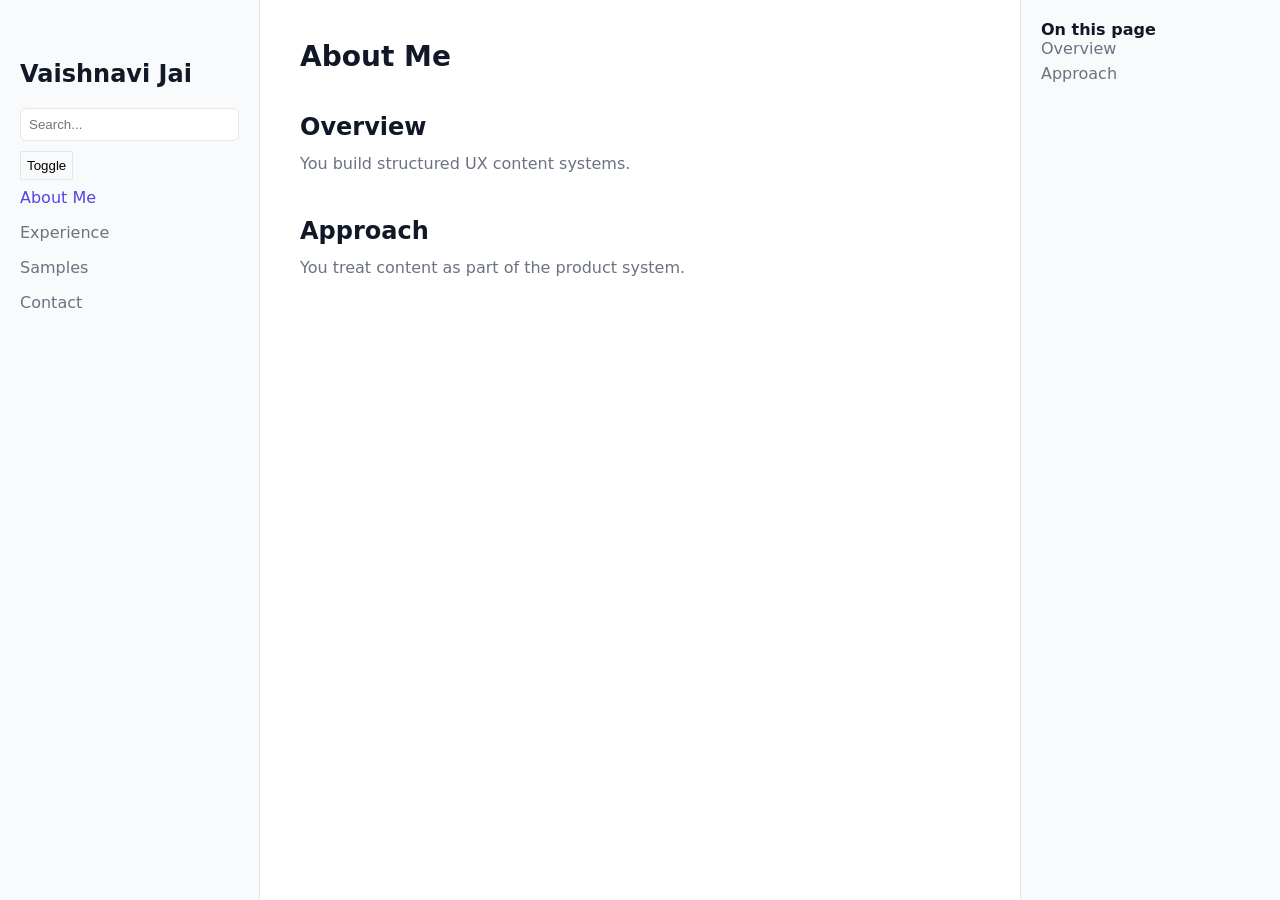
==== index.html @ 8cb95b65 "Update index.html" ====
<!DOCTYPE html>
<html lang="en">
<head>
  <meta charset="UTF-8" />
  <title>About Me</title>
  <link rel="stylesheet" href="styles.css">
</head>

<body>

<aside class="sidebar">
  <h2>Vaishnavi Jai</h2>

  <div class="search">
    <input placeholder="Search..." />
  </div>

  <button id="themeToggle" class="toggle">Toggle</button>

  <nav class="nav">
    <a href="/index.html">About Me</a>
    <a href="/experience.html">Experience</a>
    <a href="/samples.html">Samples</a>
    <a href="/contact.html">Contact</a>
  </nav>
</aside>

<main class="main">
  <h1>About Me</h1>

  <h2>Overview</h2>
  <p>You build structured UX content systems.</p>

  <h2>Approach</h2>
  <p>You treat content as part of the product system.</p>
</main>

<aside class="toc">
  <h4>On this page</h4>
  <div id="toc"></div>
</aside>

<!-- shared script -->
<script>
  const savedTheme = localStorage.getItem("theme");
  if (savedTheme) document.documentElement.setAttribute("data-theme", savedTheme);

  document.getElementById("themeToggle").onclick = () => {
    const current = document.documentElement.getAttribute("data-theme");
    const next = current === "dark" ? "light" : "dark";
    document.documentElement.setAttribute("data-theme", next);
    localStorage.setItem("theme", next);
  };

  document.querySelectorAll(".nav a").forEach(link => {
    if (link.href === window.location.href) link.classList.add("active");
  });

  const toc = document.getElementById("toc");
  document.querySelectorAll(".main h2").forEach(h => {
    const id = h.innerText.replace(/\s+/g, "-").toLowerCase();
    h.id = id;

    const a = document.createElement("a");
    a.href = "#" + id;
    a.textContent = h.innerText;

    toc.appendChild(a);
  });
</script>

</body>
</html>
---- styles.css ----
/* Satoshi font (fallback to system if it fails) */
@import url('https://api.fontshare.com/v2/css?f[]=satoshi@400,500,700&display=swap');

:root {
  --bg: #ffffff;
  --panel: #f9fafb;
  --text: #111827;
  --muted: #6b7280;
  --accent: #4f46e5;
  --border: #e5e7eb;
  --code-bg: #f3f4f6;
}

[data-theme="dark"] {
  --bg: #0f172a;
  --panel: #111827;
  --text: #e5e7eb;
  --muted: #9ca3af;
  --accent: #6366f1;
  --border: #1f2937;
  --code-bg: #020617;
}

* { margin: 0; padding: 0; box-sizing: border-box; }

body {
  display: grid;
  grid-template-columns: 260px 1fr 260px;
  font-family: 'Satoshi', -apple-system, system-ui, sans-serif;
  background: var(--bg);
  color: var(--text);
}

/* Sidebar */
.sidebar {
  position: sticky;
  top: 0;
  height: 100vh;
  padding: 20px;
  border-right: 1px solid var(--border);
  background: var(--panel);
}

.sidebar h2 {
  margin-bottom: 20px;
}

.nav a {
  display: block;
  color: var(--muted);
  text-decoration: none;
  padding: 8px 0;
}

/* ACTIVE NAV */
.nav a.active {
  color: var(--accent);
  font-weight: 500;
}

.nav a:hover {
  color: var(--text);
}

/* Main */
.main {
  padding: 40px;
  max-width: 800px;
}

h1 { font-size: 28px; margin-bottom: 10px; }
h2 { margin-top: 40px; margin-bottom: 10px; }

p {
  color: var(--muted);
  line-height: 1.6;
  margin-bottom: 15px;
}

/* TOC */
.toc {
  position: sticky;
  top: 0;
  height: 100vh;
  padding: 20px;
  border-left: 1px solid var(--border);
  background: var(--panel);
}

.toc a {
  display: block;
  color: var(--muted);
  margin-bottom: 6px;
  text-decoration: none;
}

.toc a:hover {
  color: var(--text);
}

/* Search */
.search input {
  width: 100%;
  padding: 8px;
  border: 1px solid var(--border);
  background: var(--bg);
  color: var(--text);
  border-radius: 6px;
}

/* Toggle */
.toggle {
  margin-top: 10px;
  padding: 6px;
  border: 1px solid var(--border);
  background: transparent;
  cursor: pointer;
}

/* Code */
pre {
  background: var(--code-bg);
  padding: 15px;
  border-radius: 8px;
}
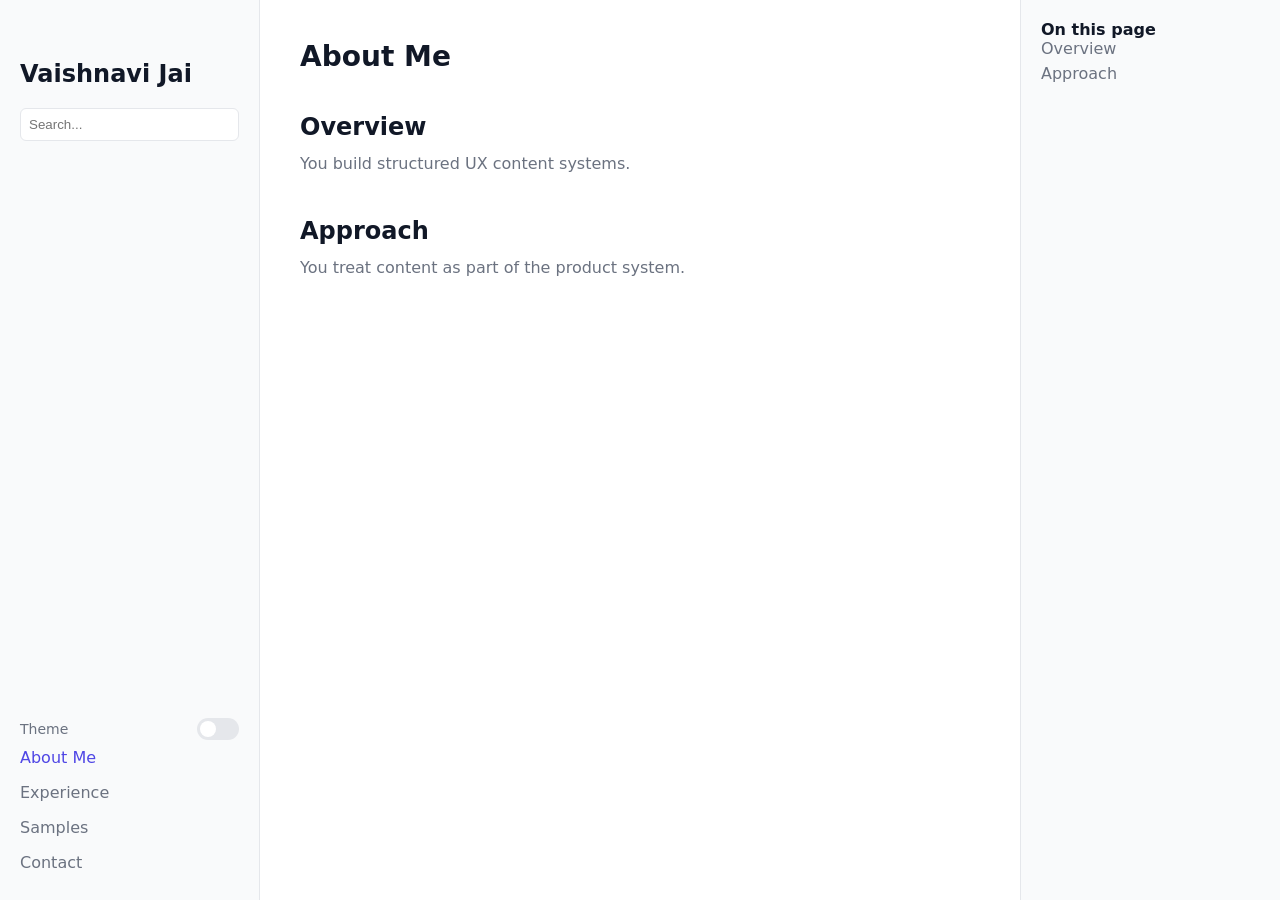
==== commit eba42614: "Update index.html" ====
--- a/index.html
+++ b/index.html
@@ -15,7 +15,15 @@
     <input placeholder="Search..." />
   </div>
 
-  <button id="themeToggle" class="toggle">Toggle</button>
+  <div class="sidebar-bottom">
+  <div class="theme-switch">
+    <span>Theme</span>
+    <label class="switch">
+      <input type="checkbox" id="themeToggle">
+      <span class="slider"></span>
+    </label>
+  </div>
+</div>
 
   <nav class="nav">
     <a href="/index.html">About Me</a>
--- a/styles.css
+++ b/styles.css
@@ -123,3 +123,65 @@
   padding: 15px;
   border-radius: 8px;
 }
+
+/* Ensure sidebar layout supports bottom alignment */
+.sidebar {
+  display: flex;
+  flex-direction: column;
+}
+
+/* Push toggle to bottom */
+.sidebar-bottom {
+  margin-top: auto;
+}
+
+/* Toggle switch */
+.theme-switch {
+  display: flex;
+  align-items: center;
+  justify-content: space-between;
+  font-size: 14px;
+  color: var(--muted);
+}
+
+.switch {
+  position: relative;
+  width: 42px;
+  height: 22px;
+}
+
+.switch input {
+  opacity: 0;
+  width: 0;
+  height: 0;
+}
+
+.slider {
+  position: absolute;
+  cursor: pointer;
+  inset: 0;
+  background-color: var(--border);
+  border-radius: 999px;
+  transition: 0.3s;
+}
+
+.slider::before {
+  content: "";
+  position: absolute;
+  height: 16px;
+  width: 16px;
+  left: 3px;
+  top: 3px;
+  background-color: white;
+  border-radius: 50%;
+  transition: 0.3s;
+}
+
+/* Active (dark mode) */
+input:checked + .slider {
+  background-color: var(--accent);
+}
+
+input:checked + .slider::before {
+  transform: translateX(20px);
+}
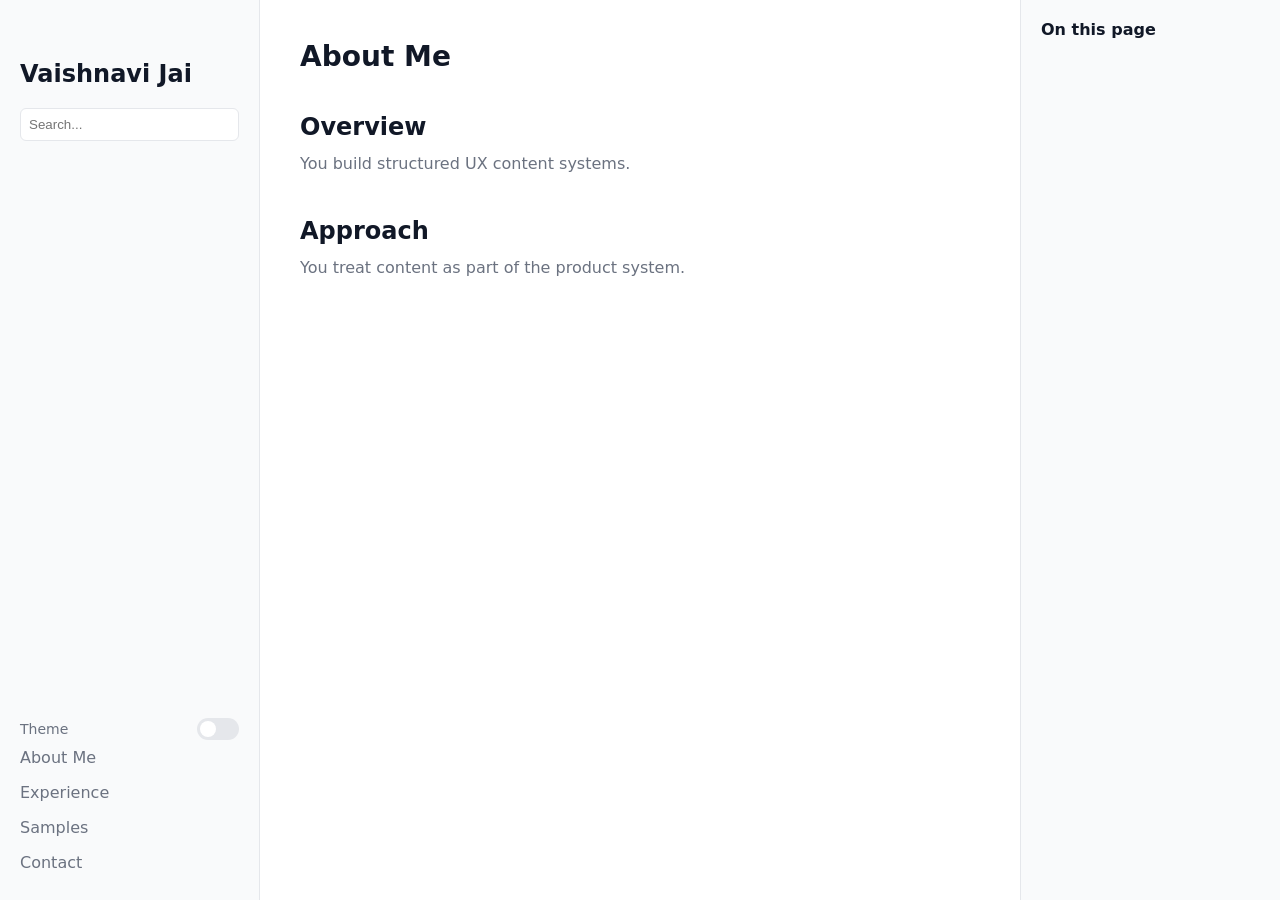
==== commit 21cba481: "Update index.html" ====
--- a/index.html
+++ b/index.html
@@ -50,30 +50,24 @@
 
 <!-- shared script -->
 <script>
+  const toggle = document.getElementById("themeToggle");
+
+  // Load saved theme
   const savedTheme = localStorage.getItem("theme");
-  if (savedTheme) document.documentElement.setAttribute("data-theme", savedTheme);
 
-  document.getElementById("themeToggle").onclick = () => {
-    const current = document.documentElement.getAttribute("data-theme");
-    const next = current === "dark" ? "light" : "dark";
-    document.documentElement.setAttribute("data-theme", next);
-    localStorage.setItem("theme", next);
-  };
+  if (savedTheme === "dark") {
+    document.documentElement.setAttribute("data-theme", "dark");
+    toggle.checked = true;
+  }
 
-  document.querySelectorAll(".nav a").forEach(link => {
-    if (link.href === window.location.href) link.classList.add("active");
-  });
-
-  const toc = document.getElementById("toc");
-  document.querySelectorAll(".main h2").forEach(h => {
-    const id = h.innerText.replace(/\s+/g, "-").toLowerCase();
-    h.id = id;
-
-    const a = document.createElement("a");
-    a.href = "#" + id;
-    a.textContent = h.innerText;
-
-    toc.appendChild(a);
+  toggle.addEventListener("change", () => {
+    if (toggle.checked) {
+      document.documentElement.setAttribute("data-theme", "dark");
+      localStorage.setItem("theme", "dark");
+    } else {
+      document.documentElement.setAttribute("data-theme", "light");
+      localStorage.setItem("theme", "light");
+    }
   });
 </script>
 
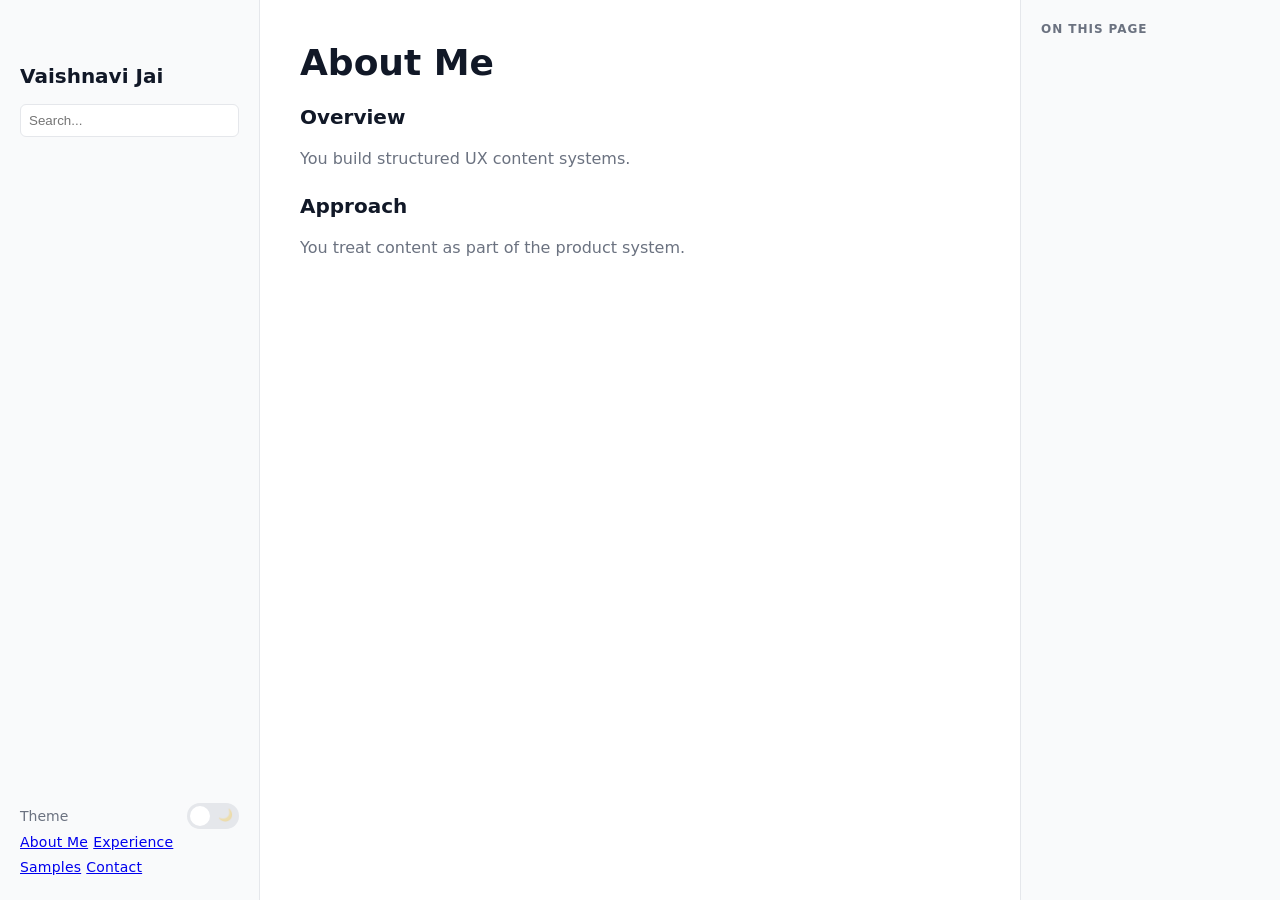
==== commit 9c1a8f5d: "Update index.html" ====
--- a/index.html
+++ b/index.html
@@ -15,12 +15,17 @@
     <input placeholder="Search..." />
   </div>
 
-  <div class="sidebar-bottom">
+<div class="sidebar-bottom">
   <div class="theme-switch">
     <span>Theme</span>
+
     <label class="switch">
       <input type="checkbox" id="themeToggle">
-      <span class="slider"></span>
+
+      <span class="slider">
+        <span class="icon sun">☀️</span>
+        <span class="icon moon">🌙</span>
+      </span>
     </label>
   </div>
 </div>
--- a/styles.css
+++ b/styles.css
@@ -9,6 +9,17 @@
   --accent: #4f46e5;
   --border: #e5e7eb;
   --code-bg: #f3f4f6;
+  
+  /* Typography scale */
+  --fs-xs: 12px;
+  --fs-sm: 14px;
+  --fs-md: 16px;
+  --fs-lg: 20px;
+  --fs-xl: 28px;
+  --fs-2xl: 36px;
+  --lh-tight: 1.25;
+  --lh-normal: 1.6;
+  --lh-loose: 1.8;
 }
 
 [data-theme="dark"] {
@@ -27,11 +38,28 @@
   display: grid;
   grid-template-columns: 260px 1fr 260px;
   font-family: 'Satoshi', -apple-system, system-ui, sans-serif;
+  font-size: var(--fs-md);
+  line-height: var(--lh-normal);
   background: var(--bg);
   color: var(--text);
 }
 
-/* Sidebar */
+.nav a {
+  font-size: var(--fs-sm);
+  line-height: 1.5;
+  letter-spacing: 0.2px;
+}
+
+/* ACTIVE NAV */
+.nav a.active {
+  color: var(--accent);
+  font-weight: 500;
+}
+
+.nav a:hover {
+  color: var(--text);
+}
+
 .sidebar {
   position: sticky;
   top: 0;
@@ -39,27 +67,13 @@
   padding: 20px;
   border-right: 1px solid var(--border);
   background: var(--panel);
-}
-
-.sidebar h2 {
-  margin-bottom: 20px;
-}
-
-.nav a {
-  display: block;
-  color: var(--muted);
-  text-decoration: none;
-  padding: 8px 0;
-}
-
-/* ACTIVE NAV */
-.nav a.active {
-  color: var(--accent);
-  font-weight: 500;
-}
-
-.nav a:hover {
-  color: var(--text);
+
+  display: flex;
+  flex-direction: column;
+}
+
+.sidebar-bottom {
+  margin-top: auto;
 }
 
 /* Main */
@@ -68,13 +82,36 @@
   max-width: 800px;
 }
 
-h1 { font-size: 28px; margin-bottom: 10px; }
-h2 { margin-top: 40px; margin-bottom: 10px; }
+.main > * + * {
+  margin-top: 8px;
+}
+
+h1 {
+  font-size: var(--fs-2xl);
+  font-weight: 600;
+  line-height: var(--lh-tight);
+  margin-bottom: 16px;
+}
+
+h2 {
+  font-size: var(--fs-lg);
+  font-weight: 600;
+  margin-top: 40px;
+  margin-bottom: 12px;
+}
+
+h3 {
+  font-size: var(--fs-md);
+  font-weight: 500;
+  margin-top: 24px;
+}
 
 p {
   color: var(--muted);
-  line-height: 1.6;
-  margin-bottom: 15px;
+  font-size: var(--fs-md);
+  line-height: var(--lh-loose);
+  margin-bottom: 16px;
+  max-width: 65ch;
 }
 
 /* TOC */
@@ -85,6 +122,15 @@
   padding: 20px;
   border-left: 1px solid var(--border);
   background: var(--panel);
+  font-size: var(--fs-sm);
+}
+
+.toc h4 {
+  font-size: var(--fs-xs);
+  text-transform: uppercase;
+  letter-spacing: 0.08em;
+  margin-bottom: 10px;
+  color: var(--muted);
 }
 
 .toc a {
@@ -108,15 +154,6 @@
   border-radius: 6px;
 }
 
-/* Toggle */
-.toggle {
-  margin-top: 10px;
-  padding: 6px;
-  border: 1px solid var(--border);
-  background: transparent;
-  cursor: pointer;
-}
-
 /* Code */
 pre {
   background: var(--code-bg);
@@ -124,18 +161,7 @@
   border-radius: 8px;
 }
 
-/* Ensure sidebar layout supports bottom alignment */
-.sidebar {
-  display: flex;
-  flex-direction: column;
-}
-
-/* Push toggle to bottom */
-.sidebar-bottom {
-  margin-top: auto;
-}
-
-/* Toggle switch */
+/* Container */
 .theme-switch {
   display: flex;
   align-items: center;
@@ -144,10 +170,11 @@
   color: var(--muted);
 }
 
+/* Switch base */
 .switch {
   position: relative;
-  width: 42px;
-  height: 22px;
+  width: 52px;
+  height: 26px;
 }
 
 .switch input {
@@ -156,32 +183,62 @@
   height: 0;
 }
 
+/* Track */
 .slider {
   position: absolute;
-  cursor: pointer;
   inset: 0;
   background-color: var(--border);
   border-radius: 999px;
   transition: 0.3s;
-}
-
+  display: flex;
+  align-items: center;
+  justify-content: space-between;
+  padding: 0 6px;
+  font-size: 12px;
+}
+
+/* Icons */
+.slider .icon {
+  pointer-events: none;
+  opacity: 0.6;
+}
+
+/* Knob */
 .slider::before {
   content: "";
   position: absolute;
-  height: 16px;
-  width: 16px;
+  height: 20px;
+  width: 20px;
   left: 3px;
   top: 3px;
-  background-color: white;
+  background-color: var(--bg);
   border-radius: 50%;
   transition: 0.3s;
+  z-index: 2;
 }
 
 /* Active (dark mode) */
-input:checked + .slider {
+.switch input:checked + .slider {
   background-color: var(--accent);
 }
 
-input:checked + .slider::before {
-  transform: translateX(20px);
-}
+.switch input:checked + .slider::before {
+  transform: translateX(26px);
+}
+
+/* Icon states */
+.slider .sun {
+  opacity: 1;
+}
+
+.slider .moon {
+  opacity: 0.3;
+}
+
+.switch input:checked + .slider .sun {
+  opacity: 0.3;
+}
+
+.switch input:checked + .slider .moon {
+  opacity: 1;
+}
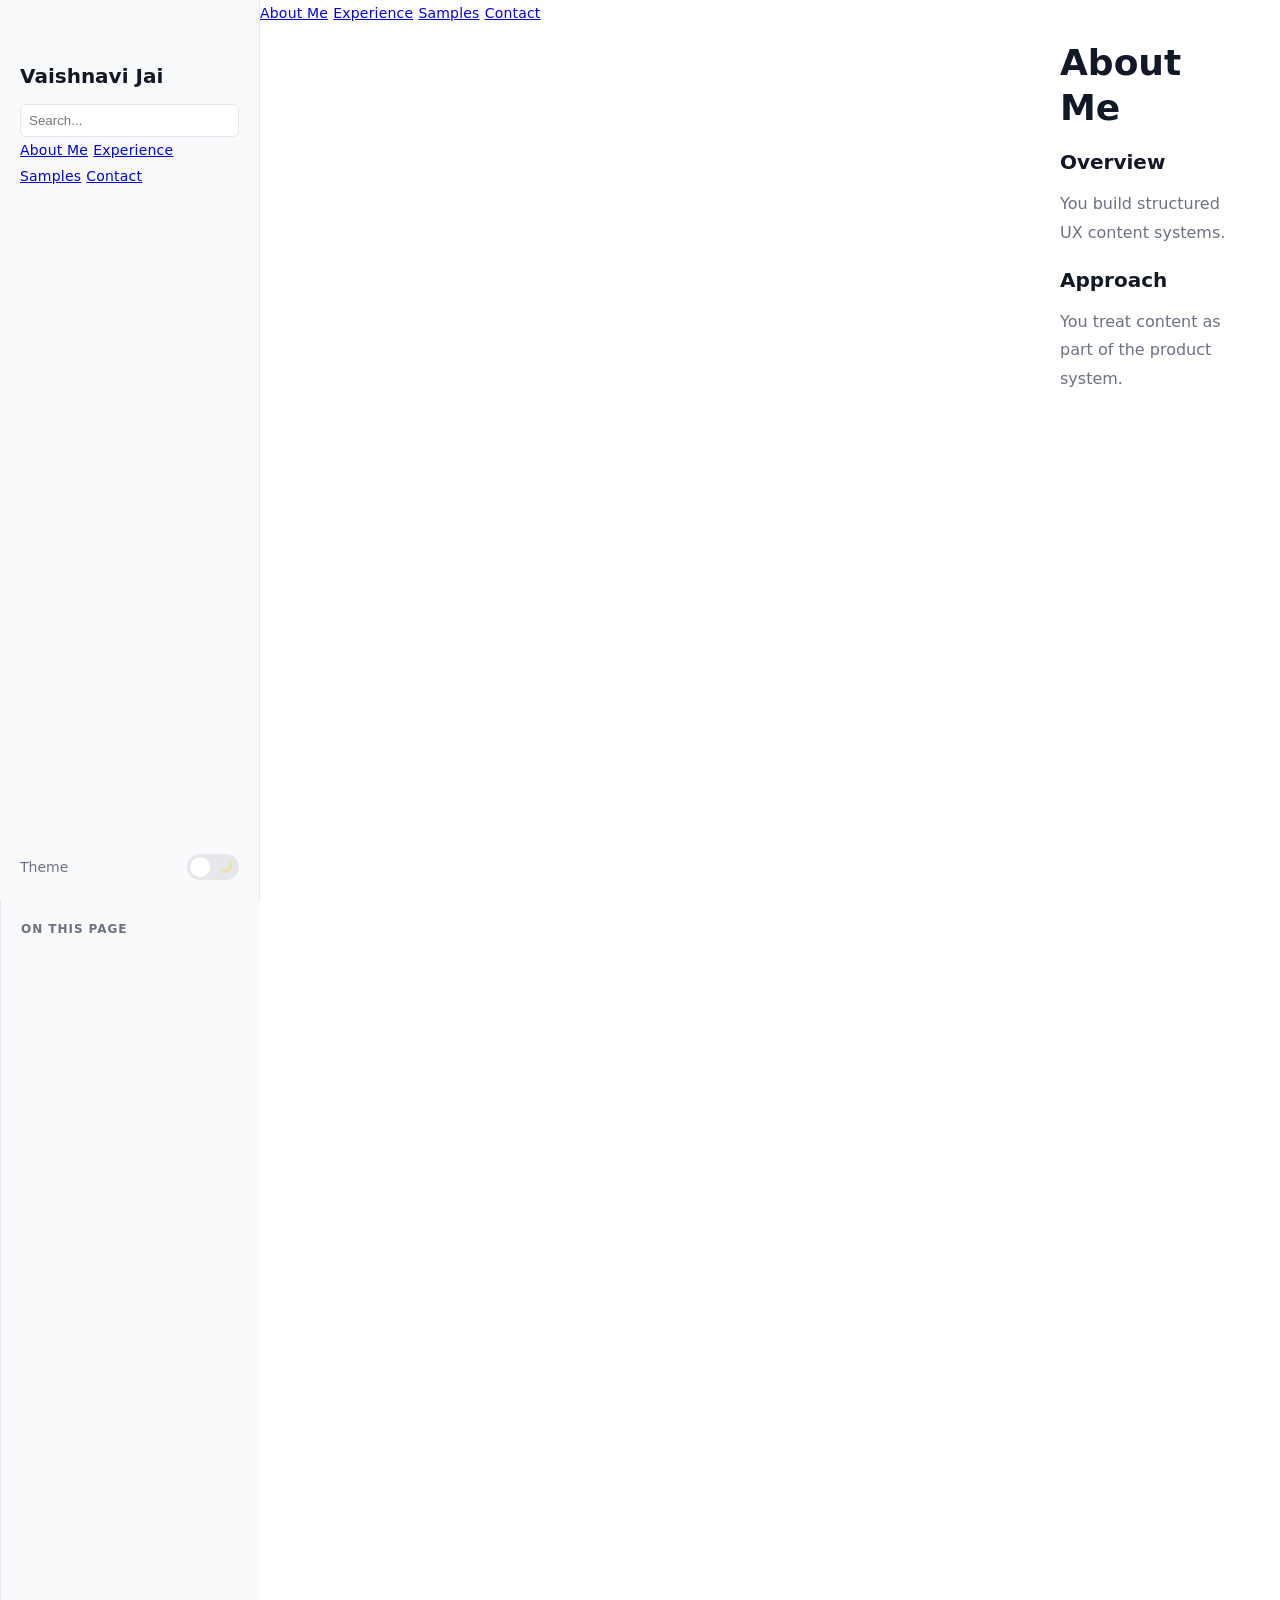
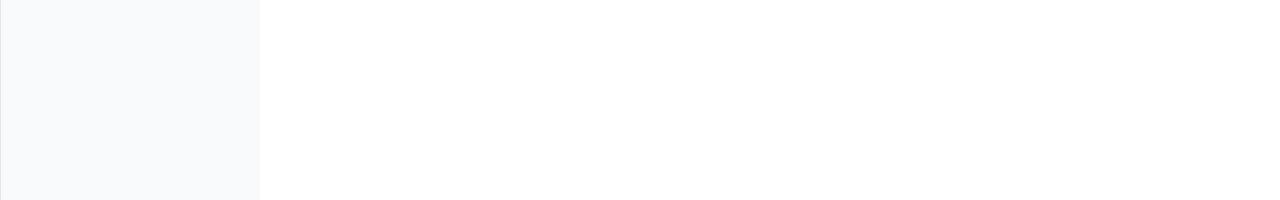
==== commit 0a9be293: "Update index.html" ====
--- a/index.html
+++ b/index.html
@@ -9,26 +9,38 @@
 <body>
 
 <aside class="sidebar">
-  <h2>Vaishnavi Jai</h2>
 
-  <div class="search">
-    <input placeholder="Search..." />
+  <!-- TOP SECTION -->
+  <div class="sidebar-top">
+    <h2>Vaishnavi Jai</h2>
+
+    <div class="search">
+      <input placeholder="Search..." />
+    </div>
+
+    <nav class="nav">
+      <a href="/index.html">About Me</a>
+      <a href="/experience.html">Experience</a>
+      <a href="/samples.html">Samples</a>
+      <a href="/contact.html">Contact</a>
+    </nav>
   </div>
 
-<div class="sidebar-bottom">
-  <div class="theme-switch">
-    <span>Theme</span>
+  <!-- BOTTOM SECTION -->
+  <div class="sidebar-bottom">
+    <div class="theme-switch">
+      <span>Theme</span>
+      <label class="switch">
+        <input type="checkbox" id="themeToggle">
+        <span class="slider">
+          <span class="icon sun">☀️</span>
+          <span class="icon moon">🌙</span>
+        </span>
+      </label>
+    </div>
+  </div>
 
-    <label class="switch">
-      <input type="checkbox" id="themeToggle">
-
-      <span class="slider">
-        <span class="icon sun">☀️</span>
-        <span class="icon moon">🌙</span>
-      </span>
-    </label>
-  </div>
-</div>
+</aside>
 
   <nav class="nav">
     <a href="/index.html">About Me</a>
@@ -57,7 +69,6 @@
 <script>
   const toggle = document.getElementById("themeToggle");
 
-  // Load saved theme
   const savedTheme = localStorage.getItem("theme");
 
   if (savedTheme === "dark") {
@@ -75,6 +86,5 @@
     }
   });
 </script>
-
 </body>
 </html>
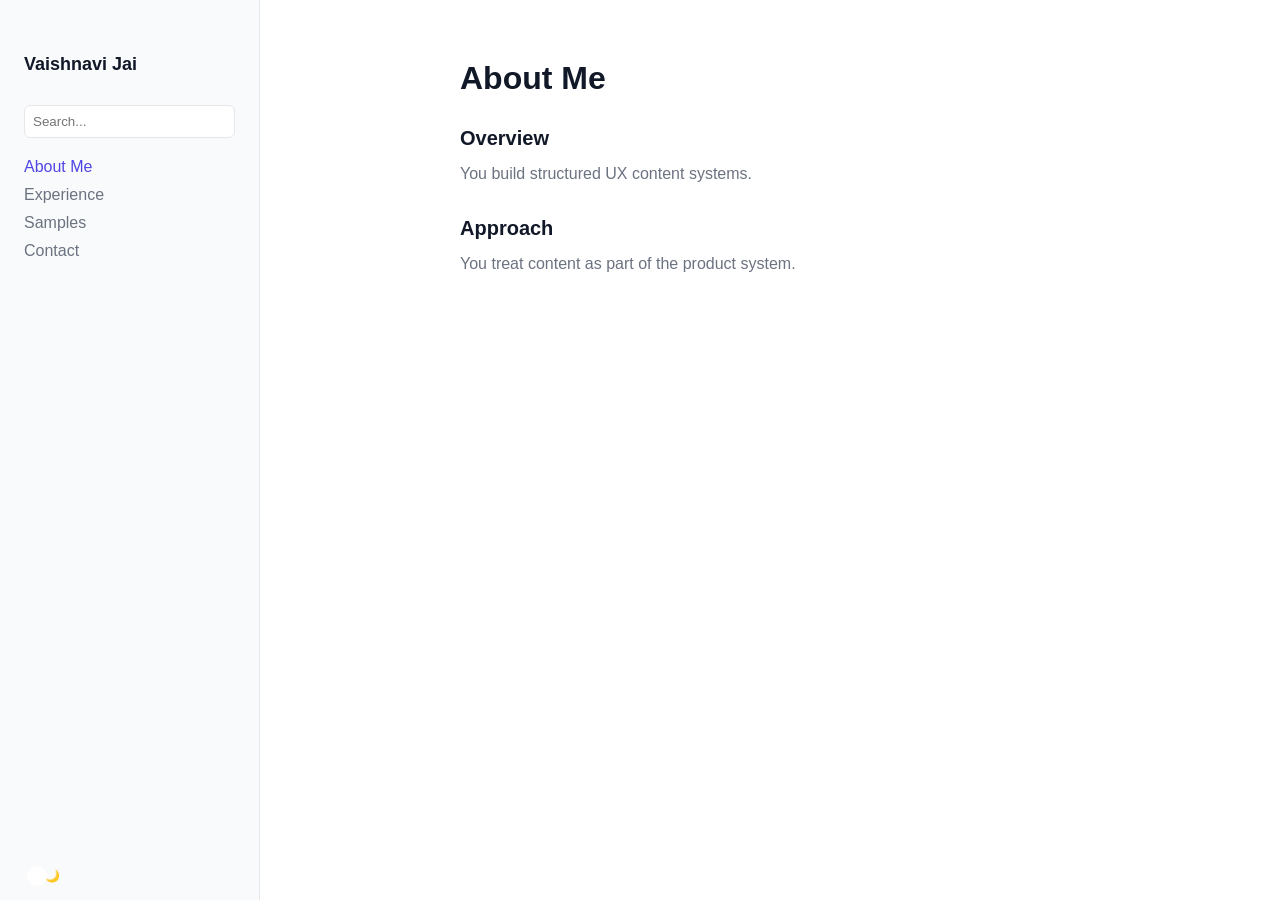
==== commit e4620c5f: "Update index.html" ====
--- a/index.html
+++ b/index.html
@@ -1,7 +1,7 @@
 <!DOCTYPE html>
 <html lang="en">
 <head>
-  <meta charset="UTF-8" />
+  <meta charset="UTF-8">
   <title>About Me</title>
   <link rel="stylesheet" href="styles.css">
 </head>
@@ -9,8 +9,6 @@
 <body>
 
 <aside class="sidebar">
-
-  <!-- TOP SECTION -->
   <div class="sidebar-top">
     <h2>Vaishnavi Jai</h2>
 
@@ -19,72 +17,51 @@
     </div>
 
     <nav class="nav">
-      <a href="/index.html">About Me</a>
+      <a href="/index.html" class="active">About Me</a>
       <a href="/experience.html">Experience</a>
       <a href="/samples.html">Samples</a>
       <a href="/contact.html">Contact</a>
     </nav>
   </div>
 
-  <!-- BOTTOM SECTION -->
   <div class="sidebar-bottom">
-    <div class="theme-switch">
-      <span>Theme</span>
-      <label class="switch">
-        <input type="checkbox" id="themeToggle">
-        <span class="slider">
-          <span class="icon sun">☀️</span>
-          <span class="icon moon">🌙</span>
-        </span>
-      </label>
-    </div>
+    <label class="switch">
+      <input type="checkbox" id="toggle">
+      <span class="slider">
+        <span>☀️</span>
+        <span>🌙</span>
+      </span>
+    </label>
   </div>
-
 </aside>
 
-  <nav class="nav">
-    <a href="/index.html">About Me</a>
-    <a href="/experience.html">Experience</a>
-    <a href="/samples.html">Samples</a>
-    <a href="/contact.html">Contact</a>
-  </nav>
-</aside>
+<div class="main-wrapper">
+  <main class="main">
+    <h1>About Me</h1>
 
-<main class="main">
-  <h1>About Me</h1>
+    <h2>Overview</h2>
+    <p>You build structured UX content systems.</p>
 
-  <h2>Overview</h2>
-  <p>You build structured UX content systems.</p>
+    <h2>Approach</h2>
+    <p>You treat content as part of the product system.</p>
+  </main>
+</div>
 
-  <h2>Approach</h2>
-  <p>You treat content as part of the product system.</p>
-</main>
+<script>
+const toggle = document.getElementById("toggle");
 
-<aside class="toc">
-  <h4>On this page</h4>
-  <div id="toc"></div>
-</aside>
+const saved = localStorage.getItem("theme");
+if (saved === "dark") {
+  document.documentElement.setAttribute("data-theme", "dark");
+  toggle.checked = true;
+}
 
-<!-- shared script -->
-<script>
-  const toggle = document.getElementById("themeToggle");
+toggle.addEventListener("change", () => {
+  const theme = toggle.checked ? "dark" : "light";
+  document.documentElement.setAttribute("data-theme", theme);
+  localStorage.setItem("theme", theme);
+});
+</script>
 
-  const savedTheme = localStorage.getItem("theme");
-
-  if (savedTheme === "dark") {
-    document.documentElement.setAttribute("data-theme", "dark");
-    toggle.checked = true;
-  }
-
-  toggle.addEventListener("change", () => {
-    if (toggle.checked) {
-      document.documentElement.setAttribute("data-theme", "dark");
-      localStorage.setItem("theme", "dark");
-    } else {
-      document.documentElement.setAttribute("data-theme", "light");
-      localStorage.setItem("theme", "light");
-    }
-  });
-</script>
 </body>
 </html>
--- a/styles.css
+++ b/styles.css
@@ -1,4 +1,3 @@
-/* Satoshi font (fallback to system if it fails) */
 @import url('https://api.fontshare.com/v2/css?f[]=satoshi@400,500,700&display=swap');
 
 :root {
@@ -8,18 +7,6 @@
   --muted: #6b7280;
   --accent: #4f46e5;
   --border: #e5e7eb;
-  --code-bg: #f3f4f6;
-  
-  /* Typography scale */
-  --fs-xs: 12px;
-  --fs-sm: 14px;
-  --fs-md: 16px;
-  --fs-lg: 20px;
-  --fs-xl: 28px;
-  --fs-2xl: 36px;
-  --lh-tight: 1.25;
-  --lh-normal: 1.6;
-  --lh-loose: 1.8;
 }
 
 [data-theme="dark"] {
@@ -29,28 +16,62 @@
   --muted: #9ca3af;
   --accent: #6366f1;
   --border: #1f2937;
-  --code-bg: #020617;
 }
 
-* { margin: 0; padding: 0; box-sizing: border-box; }
+* {
+  margin: 0;
+  padding: 0;
+  box-sizing: border-box;
+}
 
 body {
-  display: grid;
-  grid-template-columns: 260px 1fr 260px;
-  font-family: 'Satoshi', -apple-system, system-ui, sans-serif;
-  font-size: var(--fs-md);
-  line-height: var(--lh-normal);
+  display: flex;
+  font-family: 'Satoshi', sans-serif;
   background: var(--bg);
   color: var(--text);
 }
 
-.nav a {
-  font-size: var(--fs-sm);
-  line-height: 1.5;
-  letter-spacing: 0.2px;
+/* SIDEBAR */
+.sidebar {
+  width: 260px;
+  height: 100vh;
+  padding: 24px;
+  border-right: 1px solid var(--border);
+  background: var(--panel);
+  display: flex;
+  flex-direction: column;
 }
 
-/* ACTIVE NAV */
+.sidebar-top {
+  display: flex;
+  flex-direction: column;
+  gap: 20px;
+}
+
+.sidebar h2 {
+  font-size: 18px;
+}
+
+.search input {
+  width: 100%;
+  padding: 8px;
+  border: 1px solid var(--border);
+  border-radius: 6px;
+}
+
+/* NAV FIX */
+.nav {
+  display: flex;
+  flex-direction: column;
+  gap: 10px;
+}
+
+.nav a {
+  font-size: 16px;
+  text-decoration: none;
+  color: var(--muted);
+}
+
 .nav a.active {
   color: var(--accent);
   font-weight: 500;
@@ -60,185 +81,76 @@
   color: var(--text);
 }
 
-.sidebar {
-  position: sticky;
-  top: 0;
-  height: 100vh;
-  padding: 20px;
-  border-right: 1px solid var(--border);
-  background: var(--panel);
-
+/* MAIN CONTENT (CENTER FIX) */
+.main-wrapper {
+  flex: 1;
   display: flex;
-  flex-direction: column;
+  justify-content: center;
 }
 
+.main {
+  max-width: 700px;
+  padding: 60px 40px;
+  width: 100%;
+}
+
+h1 {
+  font-size: 32px;
+  margin-bottom: 20px;
+}
+
+h2 {
+  font-size: 20px;
+  margin-top: 30px;
+  margin-bottom: 10px;
+}
+
+p {
+  color: var(--muted);
+  line-height: 1.7;
+}
+
+/* TOGGLE */
 .sidebar-bottom {
   margin-top: auto;
 }
 
-/* Main */
-.main {
-  padding: 40px;
-  max-width: 800px;
-}
-
-.main > * + * {
-  margin-top: 8px;
-}
-
-h1 {
-  font-size: var(--fs-2xl);
-  font-weight: 600;
-  line-height: var(--lh-tight);
-  margin-bottom: 16px;
-}
-
-h2 {
-  font-size: var(--fs-lg);
-  font-weight: 600;
-  margin-top: 40px;
-  margin-bottom: 12px;
-}
-
-h3 {
-  font-size: var(--fs-md);
-  font-weight: 500;
-  margin-top: 24px;
-}
-
-p {
-  color: var(--muted);
-  font-size: var(--fs-md);
-  line-height: var(--lh-loose);
-  margin-bottom: 16px;
-  max-width: 65ch;
-}
-
-/* TOC */
-.toc {
-  position: sticky;
-  top: 0;
-  height: 100vh;
-  padding: 20px;
-  border-left: 1px solid var(--border);
-  background: var(--panel);
-  font-size: var(--fs-sm);
-}
-
-.toc h4 {
-  font-size: var(--fs-xs);
-  text-transform: uppercase;
-  letter-spacing: 0.08em;
-  margin-bottom: 10px;
-  color: var(--muted);
-}
-
-.toc a {
-  display: block;
-  color: var(--muted);
-  margin-bottom: 6px;
-  text-decoration: none;
-}
-
-.toc a:hover {
-  color: var(--text);
-}
-
-/* Search */
-.search input {
-  width: 100%;
-  padding: 8px;
-  border: 1px solid var(--border);
-  background: var(--bg);
-  color: var(--text);
-  border-radius: 6px;
-}
-
-/* Code */
-pre {
-  background: var(--code-bg);
-  padding: 15px;
-  border-radius: 8px;
-}
-
-/* Container */
-.theme-switch {
-  display: flex;
-  align-items: center;
-  justify-content: space-between;
-  font-size: 14px;
-  color: var(--muted);
-}
-
-/* Switch base */
 .switch {
   position: relative;
-  width: 52px;
+  width: 50px;
   height: 26px;
 }
 
 .switch input {
-  opacity: 0;
-  width: 0;
-  height: 0;
+  display: none;
 }
 
-/* Track */
 .slider {
   position: absolute;
   inset: 0;
-  background-color: var(--border);
+  background: var(--border);
   border-radius: 999px;
-  transition: 0.3s;
   display: flex;
   align-items: center;
   justify-content: space-between;
   padding: 0 6px;
-  font-size: 12px;
 }
 
-/* Icons */
-.slider .icon {
-  pointer-events: none;
-  opacity: 0.6;
-}
-
-/* Knob */
 .slider::before {
   content: "";
   position: absolute;
+  width: 20px;
   height: 20px;
-  width: 20px;
+  background: white;
+  border-radius: 50%;
   left: 3px;
-  top: 3px;
-  background-color: var(--bg);
-  border-radius: 50%;
   transition: 0.3s;
-  z-index: 2;
 }
 
-/* Active (dark mode) */
-.switch input:checked + .slider {
-  background-color: var(--accent);
+input:checked + .slider::before {
+  transform: translateX(24px);
 }
 
-.switch input:checked + .slider::before {
-  transform: translateX(26px);
+.slider span {
+  font-size: 12px;
 }
-
-/* Icon states */
-.slider .sun {
-  opacity: 1;
-}
-
-.slider .moon {
-  opacity: 0.3;
-}
-
-.switch input:checked + .slider .sun {
-  opacity: 0.3;
-}
-
-.switch input:checked + .slider .moon {
-  opacity: 1;
-}
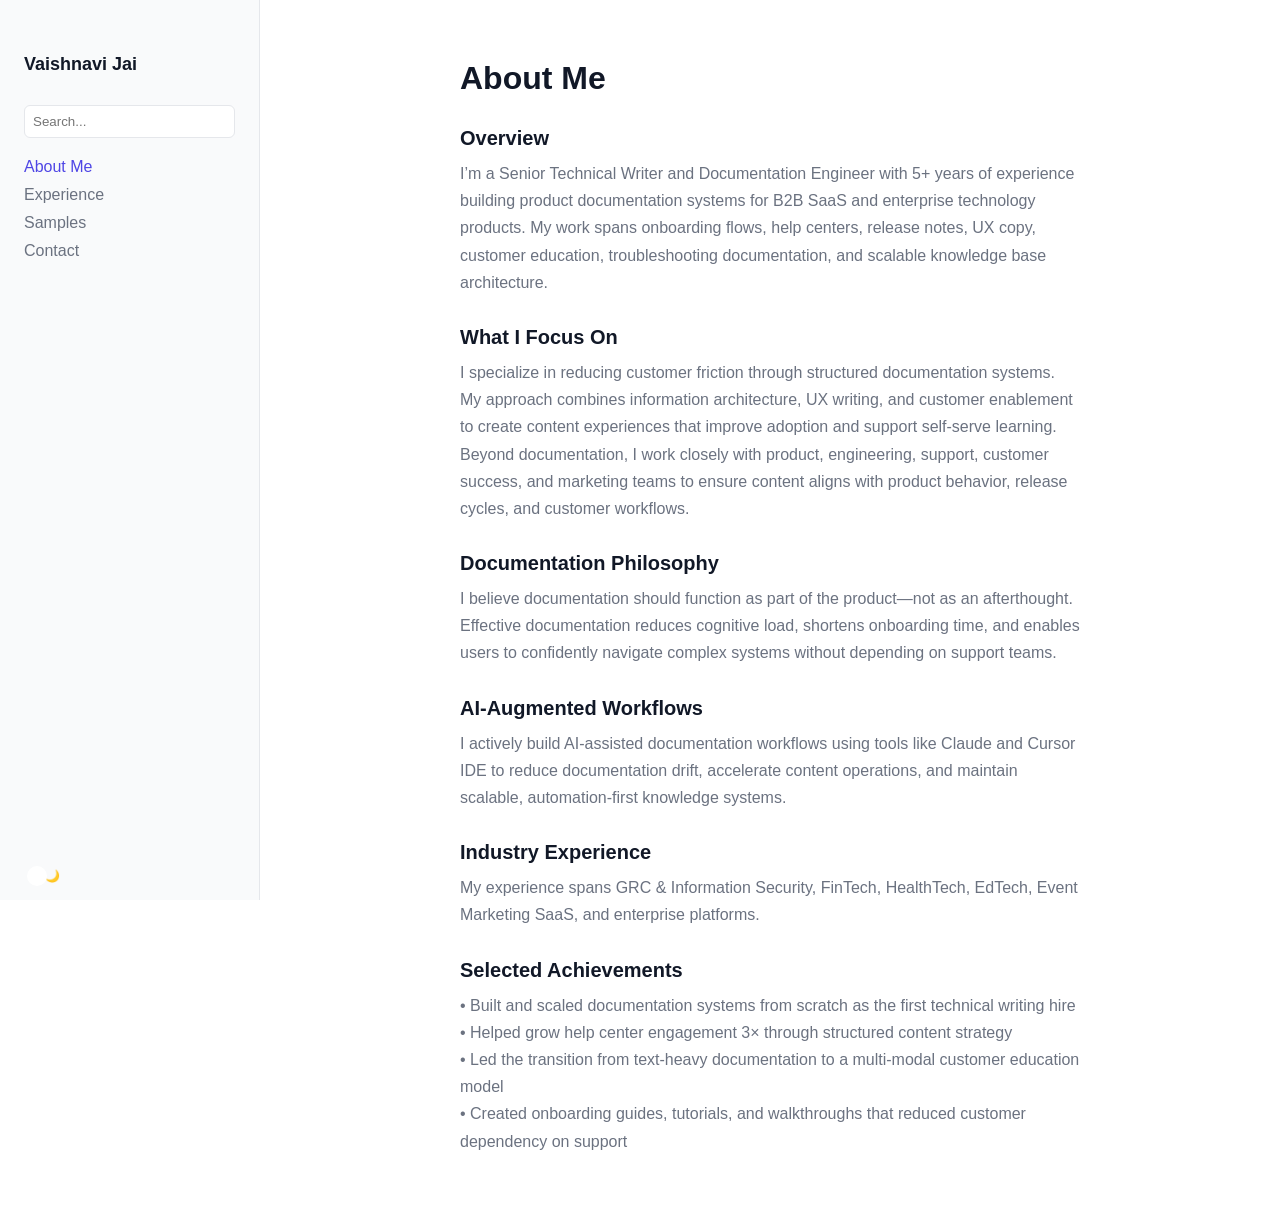
==== commit 3942885b: "Update index.html" ====
--- a/index.html
+++ b/index.html
@@ -37,14 +37,68 @@
 
 <div class="main-wrapper">
   <main class="main">
-    <h1>About Me</h1>
 
-    <h2>Overview</h2>
-    <p>You build structured UX content systems.</p>
+  <h1>About Me</h1>
 
-    <h2>Approach</h2>
-    <p>You treat content as part of the product system.</p>
-  </main>
+  <h2>Overview</h2>
+  <p>
+    I’m a Senior Technical Writer and Documentation Engineer with 5+ years of experience
+    building product documentation systems for B2B SaaS and enterprise technology products.
+    My work spans onboarding flows, help centers, release notes, UX copy, customer education,
+    troubleshooting documentation, and scalable knowledge base architecture.
+  </p>
+
+  <h2>What I Focus On</h2>
+  <p>
+    I specialize in reducing customer friction through structured documentation systems.
+    My approach combines information architecture, UX writing, and customer enablement
+    to create content experiences that improve adoption and support self-serve learning.
+  </p>
+
+  <p>
+    Beyond documentation, I work closely with product, engineering, support, customer success,
+    and marketing teams to ensure content aligns with product behavior, release cycles,
+    and customer workflows.
+  </p>
+
+  <h2>Documentation Philosophy</h2>
+  <p>
+    I believe documentation should function as part of the product—not as an afterthought.
+    Effective documentation reduces cognitive load, shortens onboarding time, and enables
+    users to confidently navigate complex systems without depending on support teams.
+  </p>
+
+  <h2>AI-Augmented Workflows</h2>
+  <p>
+    I actively build AI-assisted documentation workflows using tools like Claude and Cursor IDE
+    to reduce documentation drift, accelerate content operations, and maintain scalable,
+    automation-first knowledge systems.
+  </p>
+
+  <h2>Industry Experience</h2>
+  <p>
+    My experience spans GRC & Information Security, FinTech, HealthTech, EdTech,
+    Event Marketing SaaS, and enterprise platforms.
+  </p>
+
+  <h2>Selected Achievements</h2>
+  <p>
+    • Built and scaled documentation systems from scratch as the first technical writing hire
+  </p>
+
+  <p>
+    • Helped grow help center engagement 3× through structured content strategy
+  </p>
+
+  <p>
+    • Led the transition from text-heavy documentation to a multi-modal customer education model
+  </p>
+
+  <p>
+    • Created onboarding guides, tutorials, and walkthroughs that reduced customer dependency on support
+  </p>
+
+</main>
 </div>
 
 <script>
